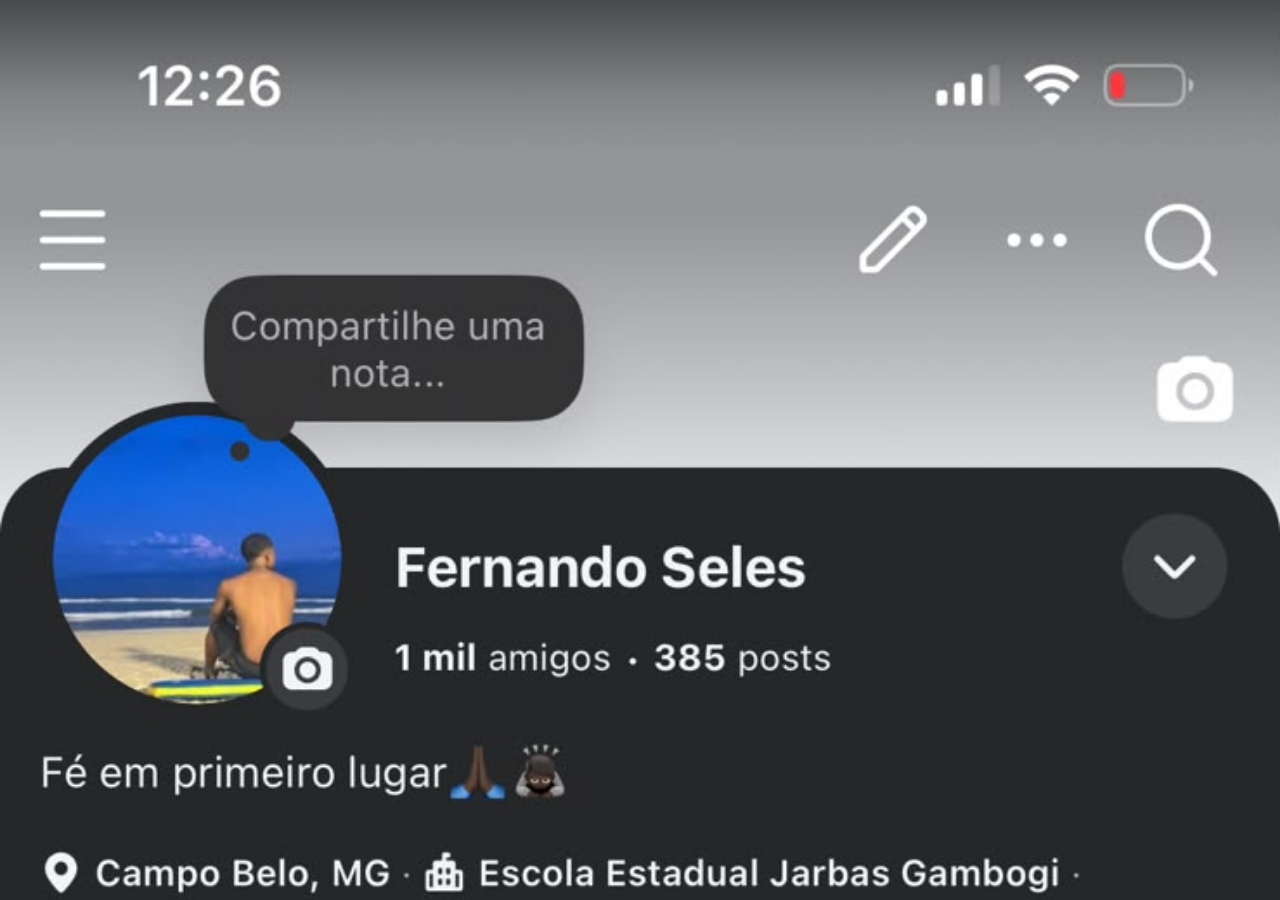
==== facebook.html @ 15663155 "criei botões e páginas" ====
<!DOCTYPE html>
<html lang="pt-br">
<head>
    <meta charset="UTF-8">
    <meta name="viewport" content="width=device-width, initial-scale=1.0">
    <title>Projeto Redes Sociais</title>
    <link rel="shortcut icon" href="pacote-d013/pacote-d013/favicon.ico" type="image/x-icon">
    <style>
        * {
            margin: 0px;
            padding: 0px;
        }

        body {
            background: black url(pacote-d013/pacote-d013/imagens/facebook.jpeg) top center no-repeat fixed;
            background-size: cover;
        }
    </style>
</head>
<body>
    
</body>
</html>
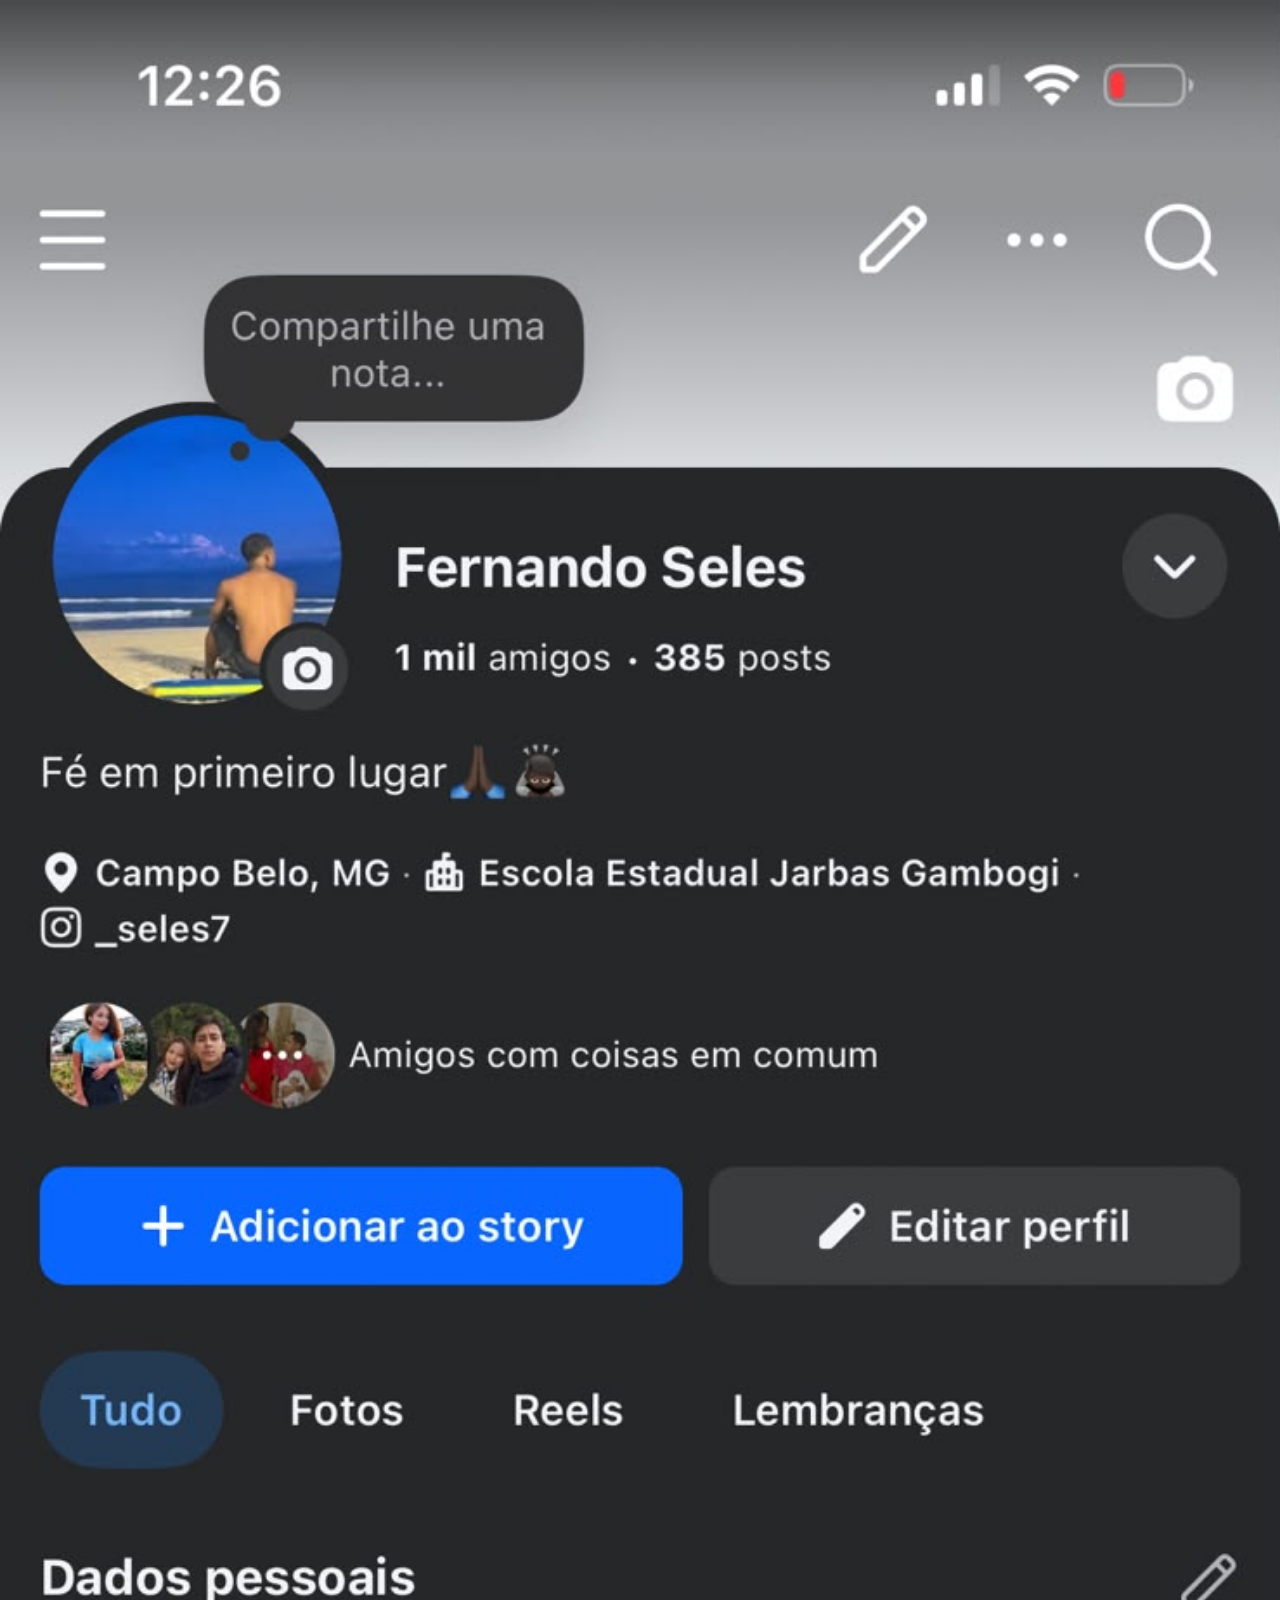
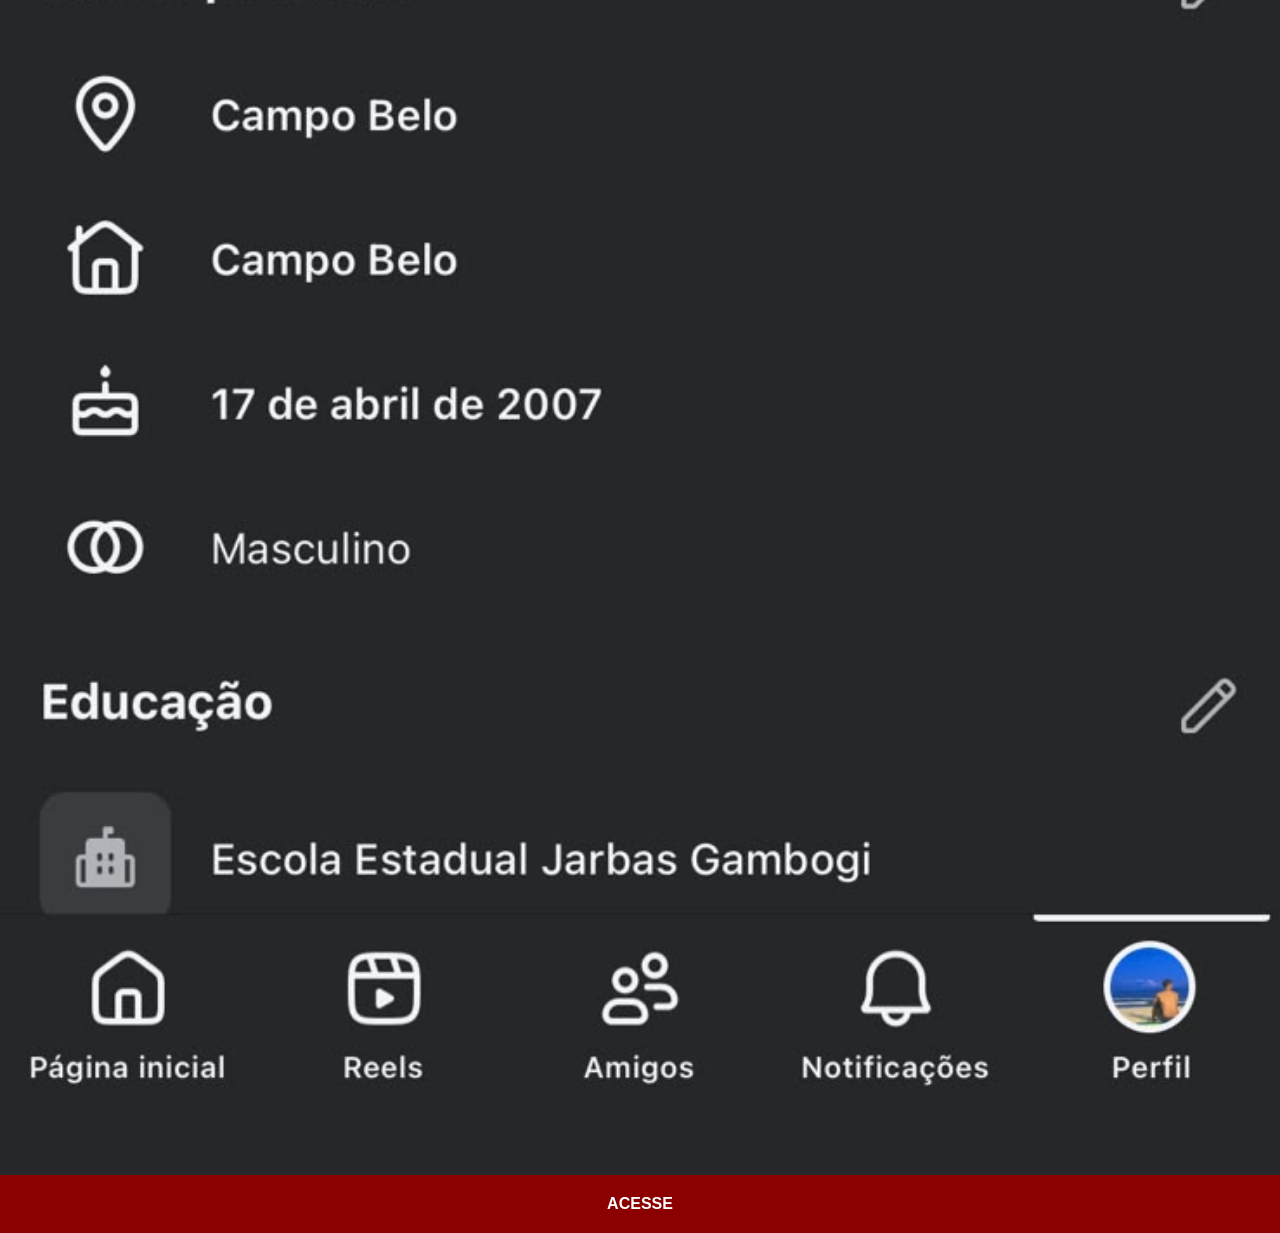
==== commit 97930931: "atualização projeto redes sociais" ====
--- a/facebook.html
+++ b/facebook.html
@@ -4,20 +4,15 @@
     <meta charset="UTF-8">
     <meta name="viewport" content="width=device-width, initial-scale=1.0">
     <title>Projeto Redes Sociais</title>
-    <link rel="shortcut icon" href="pacote-d013/pacote-d013/favicon.ico" type="image/x-icon">
+    <link rel="stylesheet" href="social-styles.css">
     <style>
-        * {
-            margin: 0px;
-            padding: 0px;
-        }
-
         body {
-            background: black url(pacote-d013/pacote-d013/imagens/facebook.jpeg) top center no-repeat fixed;
-            background-size: cover;
+            background-color: #262729;
         }
     </style>
 </head>
 <body>
-    
+    <img src="pacote-d013/imagens/facebook.jpeg" alt="Facebook">
+    <a href="https://www.facebook.com/fernando.seles.9" target="_blank">ACESSE</a>
 </body>
 </html>
--- a/social-styles.css
+++ b/social-styles.css
@@ -0,0 +1,33 @@
+@charset "UTF-8";
+
+* {
+            margin: 0px;
+            padding: 0px;
+        }
+
+        ::-webkit-scrollbar {
+            width: 0px;
+            height: 0px;
+        }
+
+        body {
+            font-family: Arial, Helvetica, sans-serif;
+        }
+
+        img {
+            width: 100vw;
+        }
+
+        a {
+            display: block;
+            padding: 20px;
+            text-align: center;
+            background-color: darkred;
+            color: white;
+            text-decoration: none;
+            font-weight: bolder;
+        }
+
+        a:hover {
+            background-color: red;
+        }
